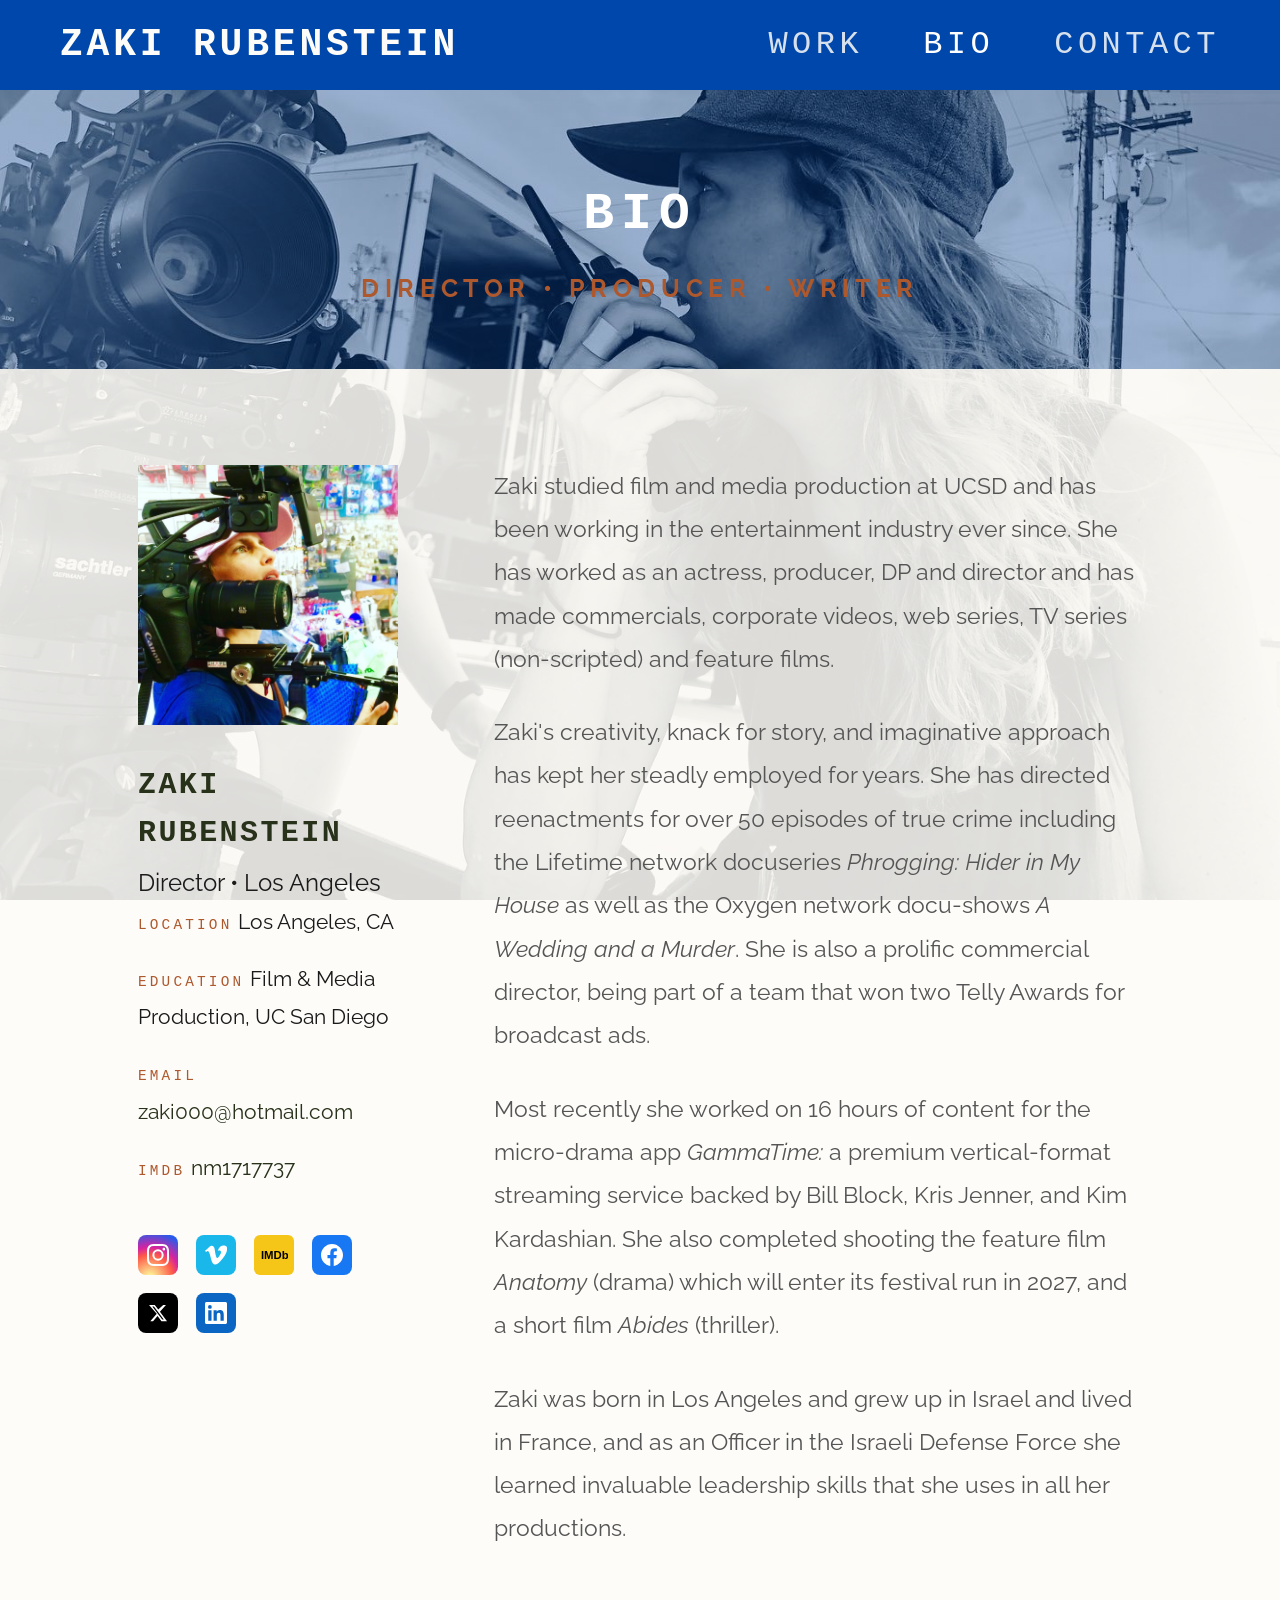
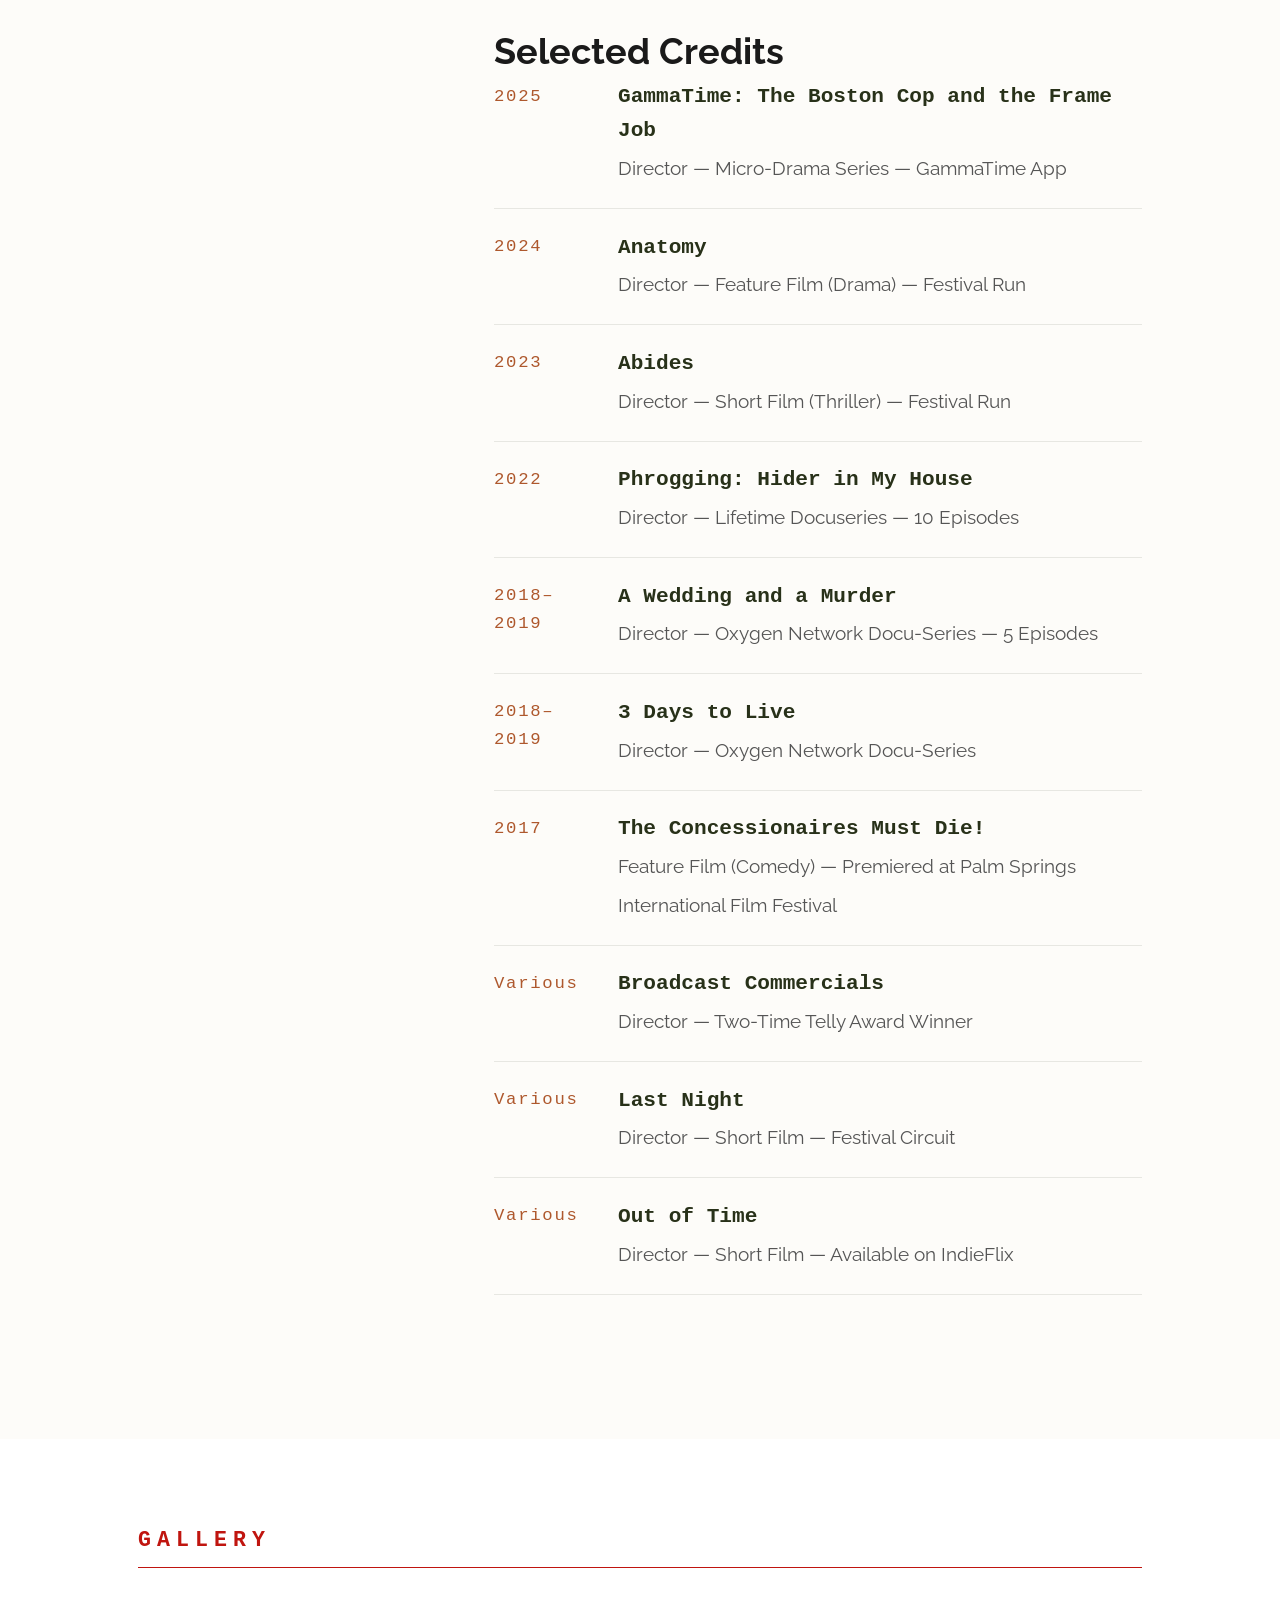
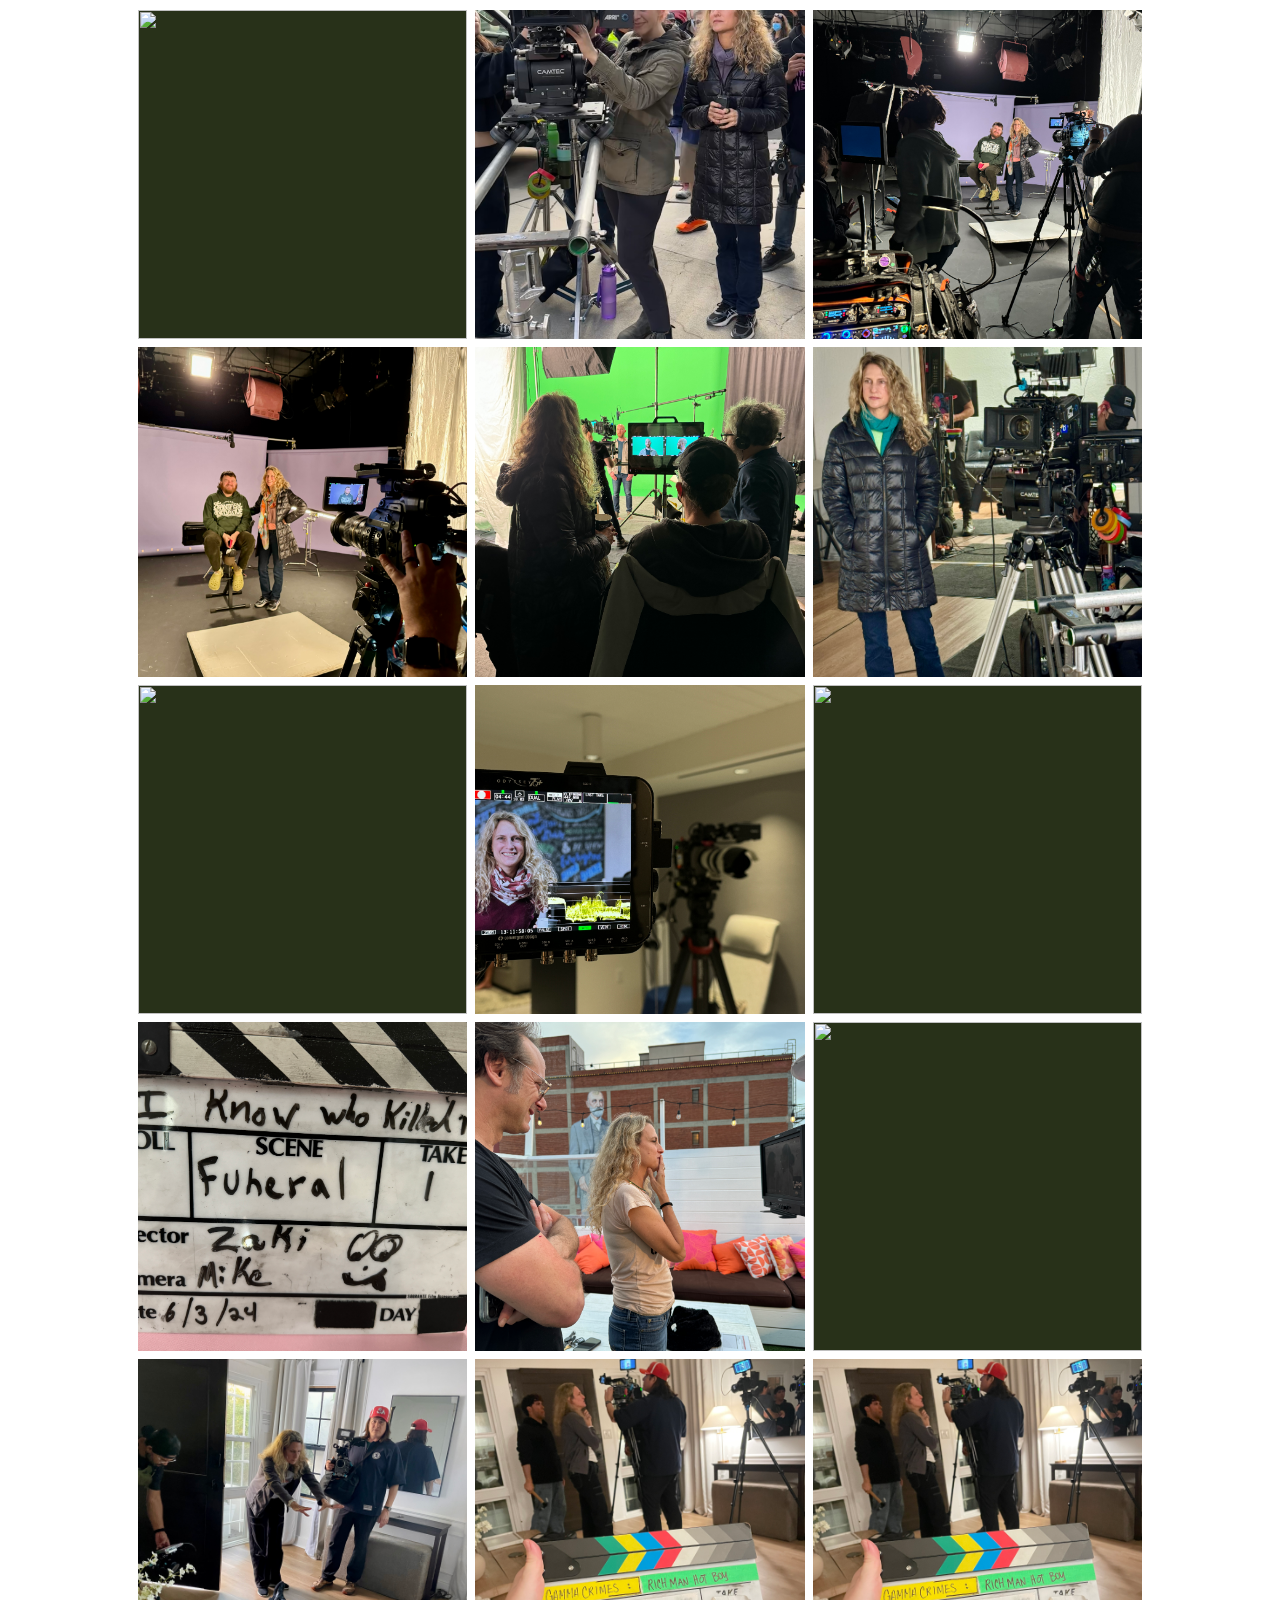
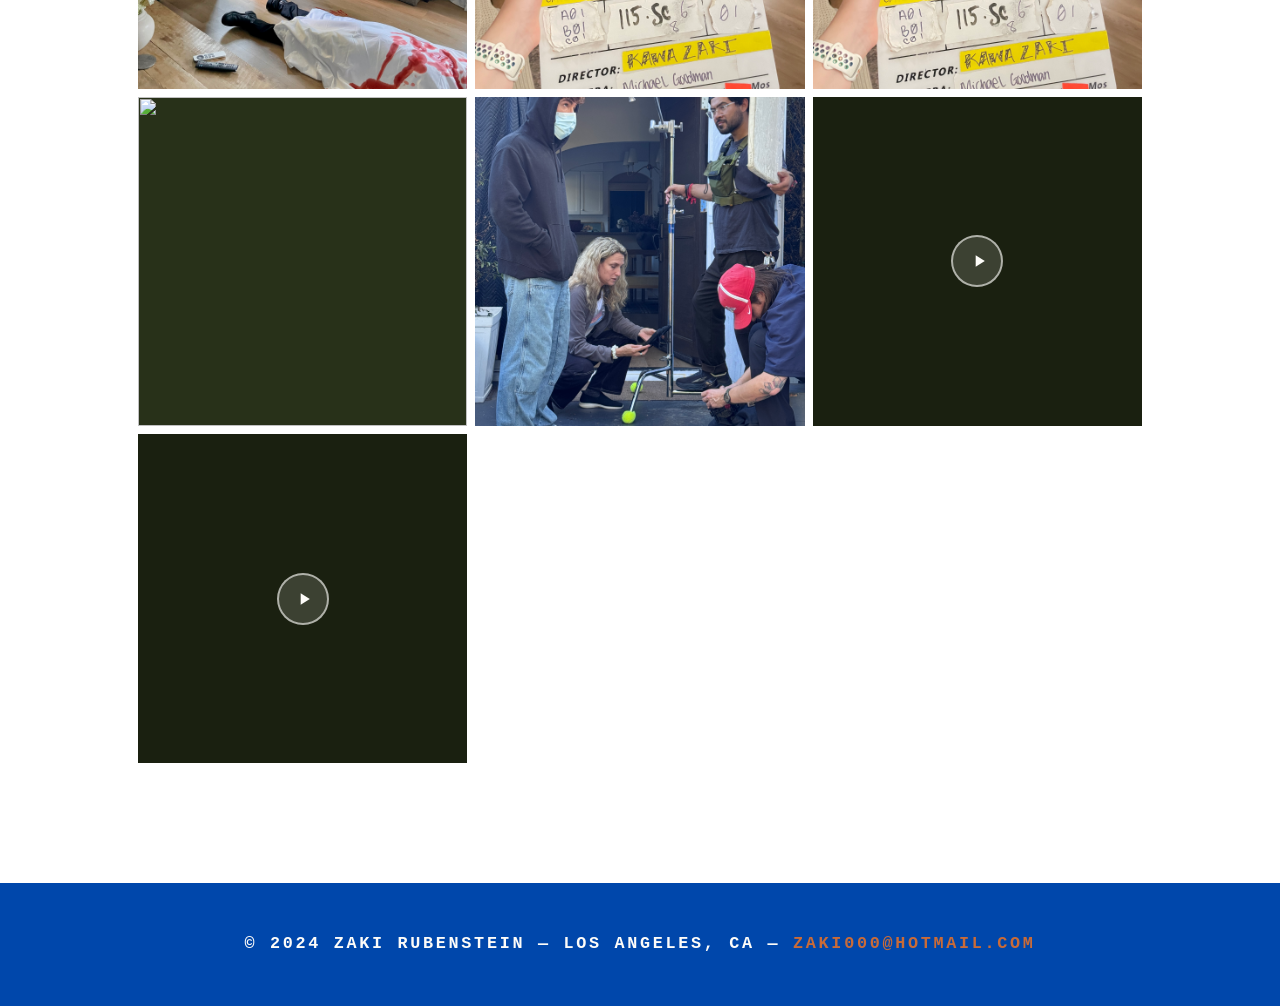
==== bio.html @ 0aabd7d7 "Initial commit: portfolio website Co-Authored-By: Claude Sonnet 4.6 <noreply@anthropic.com>" ====
<!DOCTYPE html>
<html lang="en">
<head>
  <meta charset="UTF-8" />
  <meta name="viewport" content="width=device-width, initial-scale=1.0" />
  <title>Bio | Zaki Rubenstein</title>
  <meta name="description" content="Bio — Zaki Rubenstein, Director, Los Angeles." />
  <link rel="stylesheet" href="css/styles.css" />
</head>
<body>

  <!-- NAVIGATION -->
  <nav>
    <a href="index.html" class="nav-logo">Zaki Rubenstein</a>
    <ul class="nav-links">
      <li><a href="index.html">Work</a></li>
      <li><a href="bio.html" class="active">Bio</a></li>
      <li><a href="contact.html">Contact</a></li>
    </ul>
  </nav>

  <main class="page">

    <!-- PAGE HEADER -->
    <header class="page-header">
      <h1>Bio</h1>
      <p class="subtitle">Director &bull; Producer &bull; Writer</p>
    </header>

    <!-- BIO CONTENT -->
    <section class="bio-page-bg">
      <div class="container">
        <div class="bio-layout">

          <!-- Sidebar -->
          <aside class="bio-sidebar">
            <div class="bio-portrait-wrap">
              <img src="images/bio_bg_portrait.jpg" alt="Zaki Rubenstein" />
            </div>
            <p class="bio-name">Zaki Rubenstein</p>
            <p class="bio-title">Director &bull; Los Angeles</p>

            <div class="bio-info">
              <div class="bio-info-item">
                <span class="bio-info-label">Location</span>
                <span class="bio-info-value">Los Angeles, CA</span>
              </div>
              <div class="bio-info-item">
                <span class="bio-info-label">Education</span>
                <span class="bio-info-value">Film &amp; Media Production, UC San Diego</span>
              </div>
              <div class="bio-info-item">
                <span class="bio-info-label">Email</span>
                <span class="bio-info-value"><a href="mailto:zaki000@hotmail.com">zaki000@hotmail.com</a></span>
              </div>
              <div class="bio-info-item">
                <span class="bio-info-label">IMDb</span>
                <span class="bio-info-value"><a href="https://www.imdb.com/name/nm1717737/" target="_blank" rel="noopener">nm1717737</a></span>
              </div>
            </div>

            <div class="social-links">
              <!-- Instagram -->
              <a class="social-link" href="https://www.instagram.com/zakareth/" target="_blank" rel="noopener" title="Instagram" style="background:radial-gradient(circle at 30% 107%,#fdf497 0%,#fdf497 5%,#fd5949 45%,#d6249f 60%,#285AEB 90%)">
                <svg width="22" height="22" viewBox="0 0 24 24" fill="white"><path d="M12 2.163c3.204 0 3.584.012 4.85.07 3.252.148 4.771 1.691 4.919 4.919.058 1.265.069 1.645.069 4.849 0 3.205-.012 3.584-.069 4.849-.149 3.225-1.664 4.771-4.919 4.919-1.266.058-1.644.07-4.85.07-3.204 0-3.584-.012-4.849-.07-3.26-.149-4.771-1.699-4.919-4.92-.058-1.265-.07-1.644-.07-4.849 0-3.204.013-3.583.07-4.849.149-3.227 1.664-4.771 4.919-4.919 1.266-.057 1.645-.069 4.849-.069zm0-2.163c-3.259 0-3.667.014-4.947.072-4.358.2-6.78 2.618-6.98 6.98-.059 1.281-.073 1.689-.073 4.948 0 3.259.014 3.668.072 4.948.2 4.358 2.618 6.78 6.98 6.98 1.281.058 1.689.072 4.948.072 3.259 0 3.668-.014 4.948-.072 4.354-.2 6.782-2.618 6.979-6.98.059-1.28.073-1.689.073-4.948 0-3.259-.014-3.667-.072-4.947-.196-4.354-2.617-6.78-6.979-6.98-1.281-.059-1.69-.073-4.949-.073zm0 5.838a6.162 6.162 0 1 0 0 12.324 6.162 6.162 0 0 0 0-12.324zM12 16a4 4 0 1 1 0-8 4 4 0 0 1 0 8zm6.406-11.845a1.44 1.44 0 1 0 0 2.881 1.44 1.44 0 0 0 0-2.881z"/></svg>
              </a>
              <!-- Vimeo -->
              <a class="social-link" href="https://vimeo.com/user12699511" target="_blank" rel="noopener" title="Vimeo" style="background:#1AB7EA">
                <svg width="22" height="22" viewBox="0 0 24 24" fill="white"><path d="M23.977 6.416c-.105 2.338-1.739 5.543-4.894 9.609-3.268 4.247-6.026 6.37-8.29 6.37-1.409 0-2.578-1.294-3.553-3.881l-1.924-7.059c-.719-2.584-1.479-3.873-2.297-3.873-.18 0-.806.378-1.878 1.132L0 7.479c1.185-1.044 2.351-2.087 3.498-3.127C5.08 2.833 6.266 2.059 7.055 1.979c1.924-.19 3.108 1.127 3.554 3.954.479 3.043.811 4.932 1.003 5.671.556 2.522 1.167 3.779 1.833 3.779.52 0 1.299-.82 2.316-2.459 1.017-1.638 1.564-2.885 1.641-3.744.146-1.42-.41-2.131-1.641-2.131-.584 0-1.186.136-1.798.401 1.198-3.918 3.476-5.818 6.841-5.703 2.493.087 3.668 1.691 3.173 4.669z"/></svg>
              </a>
              <!-- IMDb -->
              <a class="social-link" href="https://www.imdb.com/name/nm1717737/" target="_blank" rel="noopener" title="IMDb" style="background:#F5C518;border-radius:6px">
                <svg width="28" height="16" viewBox="0 0 64 32" fill="#000000"><text x="2" y="24" font-family="Arial Black,Arial" font-weight="900" font-size="26">IMDb</text></svg>
              </a>
              <!-- Facebook -->
              <a class="social-link" href="https://www.facebook.com/zaki.rubenstein/" target="_blank" rel="noopener" title="Facebook" style="background:#1877F2">
                <svg width="22" height="22" viewBox="0 0 24 24" fill="white"><path d="M24 12.073C24 5.405 18.627 0 12 0S0 5.405 0 12.073C0 18.1 4.388 23.094 10.125 24v-8.437H7.078v-3.49h3.047V9.41c0-3.025 1.792-4.697 4.533-4.697 1.312 0 2.686.236 2.686.236v2.97h-1.513c-1.491 0-1.956.93-1.956 1.886v2.268h3.328l-.532 3.49h-2.796V24C19.612 23.094 24 18.1 24 12.073z"/></svg>
              </a>
              <!-- X / Twitter -->
              <a class="social-link" href="https://twitter.com/zaki000" target="_blank" rel="noopener" title="X (Twitter)" style="background:#000000">
                <svg width="20" height="20" viewBox="0 0 24 24" fill="white"><path d="M18.244 2.25h3.308l-7.227 8.26 8.502 11.24H16.17l-4.714-6.231-5.401 6.231H2.746l7.73-8.835L1.254 2.25H8.08l4.253 5.622zm-1.161 17.52h1.833L7.084 4.126H5.117z"/></svg>
              </a>
              <!-- LinkedIn -->
              <a class="social-link" href="https://www.linkedin.com/in/zaki-rubenstein-2571b813/" target="_blank" rel="noopener" title="LinkedIn" style="background:#0A66C2">
                <svg width="22" height="22" viewBox="0 0 24 24" fill="white"><path d="M20.447 20.452h-3.554v-5.569c0-1.328-.027-3.037-1.852-3.037-1.853 0-2.136 1.445-2.136 2.939v5.667H9.351V9h3.414v1.561h.046c.477-.9 1.637-1.85 3.37-1.85 3.601 0 4.267 2.37 4.267 5.455v6.286zM5.337 7.433a2.062 2.062 0 0 1-2.063-2.065 2.064 2.064 0 1 1 2.063 2.065zm1.782 13.019H3.555V9h3.564v11.452zM22.225 0H1.771C.792 0 0 .774 0 1.729v20.542C0 23.227.792 24 1.771 24h20.451C23.2 24 24 23.227 24 22.271V1.729C24 .774 23.2 0 22.222 0h.003z"/></svg>
              </a>
            </div>
          </aside>

          <!-- Main bio text + credits -->
          <div>
            <div class="bio-text">
              <p>
                Zaki studied film and media production at UCSD and has been working in the entertainment industry ever since. She has worked as an actress, producer, DP and director and has made commercials, corporate videos, web series, TV series (non-scripted) and feature films.
              </p>
              <p>
                Zaki's creativity, knack for story, and imaginative approach has kept her steadly employed for years. She has directed reenactments for over 50 episodes of true crime including the Lifetime network docuseries <em>Phrogging: Hider in My House</em> as well as the Oxygen network docu-shows <em>A Wedding and a Murder</em>. She is also a prolific commercial director, being part of a team that won two Telly Awards for broadcast ads.
              </p>
              <p>
                Most recently she worked on 16 hours of content for the micro-drama app <em>GammaTime:</em> a premium vertical-format streaming service backed by Bill Block, Kris Jenner, and Kim Kardashian. She also completed shooting the feature film <em>Anatomy</em> (drama) which will enter its festival run in 2027, and a short film <em>Abides</em> (thriller).
              </p>
        
              </p>
              <p>
                Zaki was born in Los Angeles and grew up in Israel and lived in France, and as an Officer in the Israeli Defense Force she learned invaluable leadership skills that she uses in all her productions.
              </p>
            </div>

            <!-- Selected Credits -->
            <div class="bio-credits">
              <h2 class="section-title">Selected Credits</h2>
              <div class="credits-list">

                <div class="credit-item">
                  <span class="credit-year">2025</span>
                  <div class="credit-info">
                    <strong>GammaTime: The Boston Cop and the Frame Job</strong>
                    <span>Director &mdash; Micro-Drama Series &mdash; GammaTime App</span>
                  </div>
                </div>

                <div class="credit-item">
                  <span class="credit-year">2024</span>
                  <div class="credit-info">
                    <strong>Anatomy</strong>
                    <span>Director &mdash; Feature Film (Drama) &mdash; Festival Run</span>
                  </div>
                </div>

                <div class="credit-item">
                  <span class="credit-year">2023</span>
                  <div class="credit-info">
                    <strong>Abides</strong>
                    <span>Director &mdash; Short Film (Thriller) &mdash; Festival Run</span>
                  </div>
                </div>

                <div class="credit-item">
                  <span class="credit-year">2022</span>
                  <div class="credit-info">
                    <strong>Phrogging: Hider in My House</strong>
                    <span>Director &mdash; Lifetime Docuseries &mdash; 10 Episodes</span>
                  </div>
                </div>

                <div class="credit-item">
                  <span class="credit-year">2018–2019</span>
                  <div class="credit-info">
                    <strong>A Wedding and a Murder</strong>
                    <span>Director &mdash; Oxygen Network Docu-Series &mdash; 5 Episodes</span>
                  </div>
                </div>

                <div class="credit-item">
                  <span class="credit-year">2018–2019</span>
                  <div class="credit-info">
                    <strong>3 Days to Live</strong>
                    <span>Director &mdash; Oxygen Network Docu-Series</span>
                  </div>
                </div>

                <div class="credit-item">
                  <span class="credit-year">2017</span>
                  <div class="credit-info">
                    <strong>The Concessionaires Must Die!</strong>
                    <span>Feature Film (Comedy) &mdash; Premiered at Palm Springs International Film Festival</span>
                  </div>
                </div>

                <div class="credit-item">
                  <span class="credit-year">Various</span>
                  <div class="credit-info">
                    <strong>Broadcast Commercials</strong>
                    <span>Director &mdash; Two-Time Telly Award Winner</span>
                  </div>
                </div>

                <div class="credit-item">
                  <span class="credit-year">Various</span>
                  <div class="credit-info">
                    <strong>Last Night</strong>
                    <span>Director &mdash; Short Film &mdash; Festival Circuit</span>
                  </div>
                </div>

                <div class="credit-item">
                  <span class="credit-year">Various</span>
                  <div class="credit-info">
                    <strong>Out of Time</strong>
                    <span>Director &mdash; Short Film &mdash; Available on IndieFlix</span>
                  </div>
                </div>

              </div>
            </div>
          </div>

        </div>
      </div>
    </section>

    <!-- ── GALLERY ── -->
    <section class="gallery-section">
      <div class="container">
        <h2 class="section-label">Gallery</h2>
        <div class="gallery-grid">

          <div class="gallery-item" data-gallery-type="image" data-gallery-src="images/IMG_1006.jpeg">
            <img class="gallery-img" src="images/IMG_1006.jpeg" alt="" loading="lazy" />
          </div>
          <div class="gallery-item" data-gallery-type="image" data-gallery-src="images/IMG_1014.jpeg">
            <img class="gallery-img" src="images/IMG_1014.jpeg" alt="" loading="lazy" />
          </div>
          <div class="gallery-item" data-gallery-type="image" data-gallery-src="images/IMG_1069.jpeg">
            <img class="gallery-img" src="images/IMG_1069.jpeg" alt="" loading="lazy" />
          </div>
          <div class="gallery-item" data-gallery-type="image" data-gallery-src="images/IMG_1070.jpeg">
            <img class="gallery-img" src="images/IMG_1070.jpeg" alt="" loading="lazy" />
          </div>
          <div class="gallery-item" data-gallery-type="image" data-gallery-src="images/IMG_1076.jpeg">
            <img class="gallery-img" src="images/IMG_1076.jpeg" alt="" loading="lazy" />
          </div>
          <div class="gallery-item" data-gallery-type="image" data-gallery-src="images/IMG_1093.jpeg">
            <img class="gallery-img" src="images/IMG_1093.jpeg" alt="" loading="lazy" />
          </div>
          <div class="gallery-item" data-gallery-type="image" data-gallery-src="images/IMG_2534.JPG">
            <img class="gallery-img" src="images/IMG_2534.JPG" alt="" loading="lazy" />
          </div>
          <div class="gallery-item" data-gallery-type="image" data-gallery-src="images/IMG_2555.JPG">
            <img class="gallery-img" src="images/IMG_2555.JPG" alt="" loading="lazy" />
          </div>
          <div class="gallery-item" data-gallery-type="image" data-gallery-src="images/IMG_3236.JPG">
            <img class="gallery-img" src="images/IMG_3236.JPG" alt="" loading="lazy" />
          </div>
          <div class="gallery-item" data-gallery-type="image" data-gallery-src="images/IMG_3263.JPG">
            <img class="gallery-img" src="images/IMG_3263.JPG" alt="" loading="lazy" />
          </div>
          <div class="gallery-item" data-gallery-type="image" data-gallery-src="images/IMG_3296.JPG">
            <img class="gallery-img" src="images/IMG_3296.JPG" alt="" loading="lazy" />
          </div>
          <div class="gallery-item" data-gallery-type="image" data-gallery-src="images/IMG_8852.JPG">
            <img class="gallery-img" src="images/IMG_8852.JPG" alt="" loading="lazy" />
          </div>
          <div class="gallery-item" data-gallery-type="image" data-gallery-src="images/IMG_8269.jpeg">
            <img class="gallery-img" src="images/IMG_8269.jpeg" alt="" loading="lazy" />
          </div>
          <div class="gallery-item" data-gallery-type="image" data-gallery-src="images/IMG_8293.jpeg">
            <img class="gallery-img" src="images/IMG_8293.jpeg" alt="" loading="lazy" />
          </div>
          <div class="gallery-item" data-gallery-type="image" data-gallery-src="images/IMG_8293%201.jpeg">
            <img class="gallery-img" src="images/IMG_8293%201.jpeg" alt="" loading="lazy" />
          </div>
          <div class="gallery-item" data-gallery-type="image" data-gallery-src="images/IMG_9099.JPG">
            <img class="gallery-img" src="images/IMG_9099.JPG" alt="" loading="lazy" />
          </div>
          <div class="gallery-item" data-gallery-type="image" data-gallery-src="images/IMG_9127.JPG">
            <img class="gallery-img" src="images/IMG_9127.JPG" alt="" loading="lazy" />
          </div>

          <div class="gallery-item" data-gallery-type="video" data-gallery-src="images/IMG_8264.MOV">
            <video class="gallery-img" src="images/IMG_8264.MOV" preload="metadata" muted playsinline></video>
            <div class="gallery-play-overlay">
              <div class="gallery-play-icon"><svg viewBox="0 0 24 24"><path d="M8 5v14l11-7z"/></svg></div>
            </div>
          </div>
          <div class="gallery-item" data-gallery-type="video" data-gallery-src="images/IMG_8964.MOV">
            <video class="gallery-img" src="images/IMG_8964.MOV" preload="metadata" muted playsinline></video>
            <div class="gallery-play-overlay">
              <div class="gallery-play-icon"><svg viewBox="0 0 24 24"><path d="M8 5v14l11-7z"/></svg></div>
            </div>
          </div>

        </div>
      </div>
    </section>

  </main>

  <!-- FOOTER -->
  <footer>
    <p>&copy; 2024 Zaki Rubenstein &mdash; Los Angeles, CA &mdash; <a href="mailto:zaki000@hotmail.com">zaki000@hotmail.com</a></p>
  </footer>

  <!-- ── GALLERY LIGHTBOX ── -->
  <dialog id="galleryDialog">
    <div class="gallery-dialog-inner">
      <button class="dialog-close" id="galleryDialogClose">&#x2715; Close</button>
      <div class="gallery-dialog-content" id="galleryDialogContent"></div>
    </div>
  </dialog>

  <script>
    (function() {
      var gd = document.getElementById('galleryDialog');
      var gc = document.getElementById('galleryDialogContent');
      document.getElementById('galleryDialogClose').addEventListener('click', closeGallery);
      gd.addEventListener('click', function(e) { if (e.target === gd) closeGallery(); });
      document.addEventListener('keydown', function(e) { if (e.key === 'Escape') closeGallery(); });

      document.querySelectorAll('.gallery-item').forEach(function(item) {
        item.addEventListener('click', function() {
          var type = item.dataset.galleryType;
          var src = item.dataset.gallerySrc;
          if (type === 'image') {
            gc.innerHTML = '<img src="' + src + '" alt="" />';
          } else if (type === 'video') {
            gc.innerHTML = '<div class="gallery-video-wrapper"><video src="' + src + '" controls autoplay playsinline></video></div>';
          }
          gd.showModal();
        });
      });

      function closeGallery() {
        gd.close();
        gc.innerHTML = '';
      }
    })();
  </script>
</body>
</html>
---- css/styles.css ----
@import url('https://fonts.googleapis.com/css2?family=Raleway:ital,wght@0,300;0,400;0,500;0,600;1,300;1,400&display=swap');

*, *::before, *::after {
  box-sizing: border-box;
  margin: 0;
  padding: 0;
}

:root {
  --cream: #fdfcf9;
  --green: #283119;
  --brown: #ae582d;
  --green-light: #3a4a28;
  --brown-light: #c96b38;
  --text-dark: #1a1a1a;
  --text-mid: #555;
  --max-width: 1100px;
  --font-header: 'Courier New', Courier, monospace;
  --font-body: 'Raleway', sans-serif;
}

html {
  scroll-behavior: smooth;
  font-size: 24px;
}

body {
  background-image: linear-gradient(rgba(0,71,171,0.36), rgba(0,71,171,0.36)), url('../images/bio_bg_main.jpg');
  background-size: cover;
  background-attachment: fixed;
  background-position: center;
  color: var(--text-dark);
  font-family: var(--font-body);
  line-height: 1.6;
  min-height: 100vh;
}

/* ── NAV ── */
nav {
  position: fixed;
  top: 0; left: 0; right: 0;
  z-index: 200;
  background-color: #0047AB;
  padding: 0 2.5rem;
  height: 90px;
  display: flex;
  align-items: center;
  justify-content: space-between;
}
.nav-logo {
  font-family: var(--font-header);
  font-size: 38px;
  letter-spacing: 0.1em;
  color: var(--cream);
  text-decoration: none;
  text-transform: uppercase;
  font-weight: 700;
}
.nav-links {
  display: flex;
  gap: 2.5rem;
  list-style: none;
}
.nav-links a {
  font-family: var(--font-header);
  font-size: 32px;
  letter-spacing: 0.14em;
  text-transform: uppercase;
  color: var(--cream);
  text-decoration: none;
  opacity: 0.85;
  transition: opacity 0.2s, color 0.2s;
}
.nav-links a:hover,
.nav-links a.active {
  opacity: 1;
  color: #fff;
}

/* ── PAGE ── */
.page { padding-top: 90px; min-height: 100vh; }

.container {
  max-width: var(--max-width);
  margin: 0 auto;
  padding: 0 2rem;
}

/* ── PAGE HEADER ── */
.page-header {
  background-color: transparent;
  padding: 3.5rem 2rem 2.5rem;
  text-align: center;
}
.page-header h1 {
  font-family: var(--font-header);
  font-size: clamp(1.8rem, 4vw, 3rem);
  letter-spacing: 0.14em;
  text-transform: uppercase;
  color: #fff;
  font-weight: 700;
}
.page-header .subtitle {
  font-size: 1.06rem;
  letter-spacing: 0.22em;
  text-transform: uppercase;
  color: var(--brown);
  margin-top: 0.5rem;
  font-weight: 700;
}

/* ── HERO REEL ── */
.hero-reel {
  background-image: url('../images/bio_bg_main.jpg');
  background-size: cover;
  background-position: center;
  background-attachment: fixed;
  padding: 2.5rem 2rem 3rem;
  position: relative;
}
.hero-reel::before {
  content: '';
  position: absolute;
  inset: 0;
  background: rgba(0,71,171,0.36);
  pointer-events: none;
  z-index: 0;
}
.hero-reel-inner {
  max-width: 860px;
  margin: 0 auto;
  text-align: center;
  position: relative;
  z-index: 1;
}
.hero-reel-label {
  font-family: var(--font-header);
  font-size: 0.875rem;
  letter-spacing: 0.3em;
  text-transform: uppercase;
  color: var(--brown-light);
  font-weight: 700;
  margin-bottom: 0.5rem;
}
.hero-reel-name {
  font-family: var(--font-header);
  font-size: clamp(1.6rem, 4vw, 2.8rem);
  letter-spacing: 0.12em;
  text-transform: uppercase;
  color: var(--cream);
  font-weight: 700;
  margin-bottom: 1.75rem;
}
.hero-video-wrap {
  position: relative;
  width: 100%;
  aspect-ratio: 16/9;
  overflow: hidden;
  cursor: pointer;
  overflow: hidden;
  background: #000;
  box-shadow: 0 20px 60px rgba(0,0,0,0.6);
}
.hero-video-thumb {
  position: absolute;
  top: 0;
  left: 0;
  width: 100%;
  height: 100%;
  object-fit: cover;
  display: block;
  transition: transform 0.4s ease;
}
.hero-video-wrap:hover .hero-video-thumb { transform: scale(1.04); }
.hero-video-wrap .play-icon { opacity: 1; }
.hero-video-wrap .play-icon:hover { background: rgba(174,88,45,0.5); }

/* ── SECTION TITLES ── */
.section-label {
  font-family: var(--font-header);
  font-size: 0.9rem;
  letter-spacing: 0.28em;
  text-transform: uppercase;
  color: #c0150f;
  border-bottom: 1px solid #c0150f;
  padding-bottom: 0.4rem;
  margin-bottom: 1.75rem;
}

/* ── WORK SECTION ── */
.work-section { padding: 3.5rem 0 0; }
.work-section:last-of-type { padding-bottom: 5rem; }

/* ── GRID ── */
.work-grid {
  display: grid;
  grid-template-columns: repeat(3, 1fr);
  gap: 1.5rem;
}

/* ── CARD ── */
.card {
  position: relative;
  cursor: pointer;
  background: var(--green);
  overflow: hidden;
  aspect-ratio: 16/9;
}
.card:hover .card-overlay { opacity: 1; }
.card:hover .card-img { transform: scale(1.04); }

.card-img {
  width: 100%;
  height: 100%;
  object-fit: cover;
  display: block;
  transition: transform 0.4s ease;
}

.card-overlay {
  position: absolute;
  inset: 0;
  background: linear-gradient(to top, rgba(0,0,0,0.88) 35%, rgba(0,0,0,0.1) 100%);
  opacity: 0;
  transition: opacity 0.3s ease;
  display: flex;
  flex-direction: column;
  justify-content: flex-end;
  padding: 1.25rem;
}

/* Always show title at bottom */
.card-footer {
  position: absolute;
  bottom: 0; left: 0; right: 0;
  background: linear-gradient(to top, rgba(20,28,12,0.92) 60%, transparent 100%);
  padding: 2rem 1rem 0.85rem;
  pointer-events: none;
}

.card-tag {
  font-family: var(--font-header);
  font-size: 0.6rem;
  letter-spacing: 0.18em;
  text-transform: uppercase;
  color: var(--brown-light);
  margin-bottom: 0.2rem;
}

.card-title {
  font-family: var(--font-header);
  font-size: 0.82rem;
  font-weight: 700;
  color: var(--cream);
  line-height: 1.3;
  letter-spacing: 0.04em;
}

.play-icon {
  position: absolute;
  top: 50%;
  left: 50%;
  transform: translate(-50%, -50%);
  width: 52px;
  height: 52px;
  background: rgba(253,252,249,0.15);
  border: 2px solid rgba(253,252,249,0.6);
  border-radius: 50%;
  display: flex;
  align-items: center;
  justify-content: center;
  opacity: 0;
  transition: opacity 0.3s, background 0.3s;
}
.play-icon svg {
  width: 20px;
  height: 20px;
  fill: var(--cream);
  margin-left: 3px;
}
.card:hover .play-icon { opacity: 1; }
.card:hover .play-icon:hover { background: rgba(174,88,45,0.5); }

/* ── LIGHTBOX ── */
dialog {
  position: fixed;
  inset: 0;
  z-index: 500;
  background: rgba(0,0,0,0.92);
  border: none;
  padding: 0;
  width: 100%;
  height: 100%;
  max-width: 100%;
  max-height: 100%;
  display: none;
  flex-direction: column;
  align-items: center;
  justify-content: center;
}
dialog[open] { display: flex; }

dialog::backdrop {
  background: rgba(0,0,0,0.9);
}

.dialog-inner {
  position: relative;
  width: 90vw;
  max-width: 1000px;
}

.dialog-title {
  font-family: var(--font-header);
  font-size: 0.8rem;
  letter-spacing: 0.16em;
  text-transform: uppercase;
  color: var(--cream);
  margin-bottom: 0.85rem;
  opacity: 0.8;
}

.dialog-video {
  position: relative;
  padding-top: 56.25%;
  background: #000;
  width: 100%;
}
.dialog-video iframe,
.dialog-video video {
  position: absolute;
  top: 0; left: 0;
  width: 100%;
  height: 100%;
  border: none;
}
.dialog-video video {
  object-fit: contain;
  background: #000;
}

.dialog-close {
  position: absolute;
  top: -2.5rem;
  right: 0;
  background: none;
  border: none;
  color: var(--cream);
  font-family: var(--font-header);
  font-size: 0.75rem;
  letter-spacing: 0.18em;
  text-transform: uppercase;
  cursor: pointer;
  opacity: 0.7;
  transition: opacity 0.2s;
  padding: 0;
}
.dialog-close:hover { opacity: 1; }

/* ── AWARDS INLINE ── */
.awards-inline {
  font-family: var(--font-header);
  font-size: 0.92rem;
  font-weight: 700;
  letter-spacing: 0.14em;
  text-transform: uppercase;
  color: #c0150f;
  text-align: center;
  padding: 1.25rem 2rem;
}

/* ── BIO BACKGROUNDS ── */
.bio-page-bg {
  background-image: url('../images/bio_bg_main.jpg');
  background-size: cover;
  background-position: center top;
  background-attachment: fixed;
  position: relative;
}
.bio-page-bg::before {
  content: '';
  position: absolute;
  inset: 0;
  background: rgba(253, 252, 249, 0.87);
  pointer-events: none;
}
.bio-page-bg > * { position: relative; }

.bio-portrait-wrap {
  position: relative;
  width: 100%;
  aspect-ratio: 1/1;
  overflow: hidden;
  margin-bottom: 1.5rem;
}
.bio-portrait-wrap img {
  width: 100%;
  height: 100%;
  object-fit: cover;
  display: block;
}

/* ── BIO PAGE ── */
.bio-layout {
  padding: 4rem 0 6rem;
  display: grid;
  grid-template-columns: 260px 1fr;
  gap: 4rem;
  align-items: start;
}
.bio-sidebar { position: sticky; top: 80px; }
.bio-portrait {
  width: 100%;
  aspect-ratio: 1/1;
  object-fit: cover;
  margin-bottom: 1.5rem;
  background: var(--green);
}
.bio-name {
  font-family: var(--font-header);
  font-size: 1.25rem;
  font-weight: 700;
  color: var(--green);
  text-transform: uppercase;
  letter-spacing: 0.08em;
  margin-bottom: 0.3rem;
}
.bio-title-tag {
  font-family: var(--font-header);
  font-size: 0.68rem;
  letter-spacing: 0.22em;
  text-transform: uppercase;
  color: var(--brown);
  margin-bottom: 1.75rem;
}
.bio-info { display: flex; flex-direction: column; gap: 0.75rem; margin-bottom: 2rem; }
.bio-info-label {
  font-family: var(--font-header);
  font-size: 0.6rem;
  letter-spacing: 0.22em;
  text-transform: uppercase;
  color: var(--brown);
}
.bio-info-value { font-size: 0.88rem; color: var(--text-dark); margin-top: 0.1rem; }
.bio-info-value a { color: var(--green); text-decoration: none; }
.bio-info-value a:hover { color: var(--brown); }
.social-links { display: flex; flex-wrap: wrap; gap: 0.75rem; margin-top: 0.75rem; }
.social-link {
  display: flex;
  align-items: center;
  justify-content: center;
  width: 40px;
  height: 40px;
  border-radius: 8px;
  text-decoration: none;
  transition: transform 0.15s, opacity 0.15s;
  flex-shrink: 0;
}
.social-link:hover { transform: translateY(-2px); opacity: 0.88; }
.social-link svg { display: block; }
.bio-text p { font-size: 0.95rem; line-height: 1.9; color: var(--text-mid); margin-bottom: 1.25rem; }
.bio-text p:last-child { margin-bottom: 0; }
.bio-credits { margin-top: 3rem; }
.credits-list { display: flex; flex-direction: column; gap: 0.9rem; }
.credit-item {
  display: grid;
  grid-template-columns: 100px 1fr;
  gap: 1rem;
  padding-bottom: 0.9rem;
  border-bottom: 1px solid rgba(40,49,25,0.1);
}
.credit-year {
  font-family: var(--font-header);
  font-size: 0.72rem;
  letter-spacing: 0.1em;
  color: var(--brown);
  padding-top: 0.1rem;
}
.credit-info strong {
  font-family: var(--font-header);
  font-size: 0.88rem;
  color: var(--green);
  display: block;
}
.credit-info span { font-size: 0.8rem; color: var(--text-mid); }

/* ── CONTACT PAGE ── */
.contact-layout {
  padding: 4rem 0 6rem;
  display: grid;
  grid-template-columns: 1fr 1fr;
  gap: 5rem;
  align-items: start;
}
.contact-info h2 {
  font-family: var(--font-header);
  font-size: 1.4rem;
  color: var(--green);
  letter-spacing: 0.06em;
  text-transform: uppercase;
  margin-bottom: 0.5rem;
}
.contact-info .tagline {
  font-size: 0.9rem;
  color: var(--text-mid);
  margin-bottom: 2rem;
  line-height: 1.7;
}
.contact-details { display: flex; flex-direction: column; gap: 1.25rem; margin-bottom: 2.5rem; }
.contact-detail-label {
  font-family: var(--font-header);
  font-size: 0.62rem;
  letter-spacing: 0.22em;
  text-transform: uppercase;
  color: var(--brown);
}
.contact-detail-value { font-size: 0.95rem; color: var(--text-dark); margin-top: 0.15rem; }
.contact-detail-value a { color: var(--green); text-decoration: none; }
.contact-detail-value a:hover { color: var(--brown); }

/* ── FORM ── */
.contact-form { display: flex; flex-direction: column; gap: 1.25rem; }
.form-group { display: flex; flex-direction: column; gap: 0.4rem; }
.form-group label {
  font-family: var(--font-header);
  font-size: 0.65rem;
  letter-spacing: 0.2em;
  text-transform: uppercase;
  color: var(--green);
}
.form-group input,
.form-group textarea,
.form-group select {
  font-family: var(--font-body);
  font-size: 0.9rem;
  background: #fff;
  border: 1px solid rgba(40,49,25,0.2);
  padding: 0.7rem 0.85rem;
  color: var(--text-dark);
  outline: none;
  transition: border-color 0.2s;
  width: 100%;
  -webkit-appearance: none;
}
.form-group input:focus,
.form-group textarea:focus,
.form-group select:focus {
  border-color: var(--brown);
}
.form-group textarea {
  min-height: 140px;
  resize: vertical;
  line-height: 1.6;
}
.form-row { display: grid; grid-template-columns: 1fr 1fr; gap: 1rem; }
.btn-submit {
  font-family: var(--font-header);
  font-size: 0.75rem;
  letter-spacing: 0.2em;
  text-transform: uppercase;
  background: var(--green);
  color: var(--cream);
  border: none;
  padding: 0.9rem 2rem;
  cursor: pointer;
  transition: background 0.2s;
  align-self: flex-start;
  margin-top: 0.25rem;
}
.btn-submit:hover { background: var(--brown); }

.form-success {
  display: none;
  background: var(--green);
  color: var(--cream);
  padding: 1rem 1.25rem;
  font-family: var(--font-header);
  font-size: 0.8rem;
  letter-spacing: 0.1em;
}
.form-success.visible { display: block; }

/* ── FOOTER ── */
footer {
  background-color: #0047AB;
  padding: 2rem 2rem;
  text-align: center;
}
footer p {
  font-family: var(--font-header);
  font-size: 0.7rem;
  letter-spacing: 0.16em;
  text-transform: uppercase;
  color: var(--cream);
  opacity: 1;
  font-weight: 700;
}
footer a { color: var(--brown-light); opacity: 1; text-decoration: none; }

/* ── PAGE-SPECIFIC BACKGROUNDS ── */
body.index-page {
  background-image: linear-gradient(rgba(255,255,255,0.62), rgba(255,255,255,0.62)), url('../images/bio_bg_main.jpg');
}
body.contact-page {
  background-image: linear-gradient(rgba(255,255,255,0.62), rgba(255,255,255,0.62)), url('../images/bio_bg_main.jpg');
}

/* ── GALLERY ── */
.gallery-section { padding: 3.5rem 0 5rem; }
.gallery-grid {
  display: grid;
  grid-template-columns: repeat(3, 1fr);
  gap: 8px;
}
.gallery-item {
  position: relative;
  cursor: pointer;
  aspect-ratio: 1/1;
  overflow: hidden;
  background: var(--green);
}
.gallery-img {
  width: 100%;
  height: 100%;
  object-fit: cover;
  display: block;
  transition: transform 0.4s ease;
}
.gallery-item:hover .gallery-img { transform: scale(1.05); }
.gallery-play-overlay {
  position: absolute;
  inset: 0;
  display: flex;
  align-items: center;
  justify-content: center;
  background: rgba(0,0,0,0.35);
  transition: background 0.3s;
}
.gallery-item:hover .gallery-play-overlay { background: rgba(0,0,0,0.18); }
.gallery-play-icon {
  width: 52px;
  height: 52px;
  background: rgba(253,252,249,0.15);
  border: 2px solid rgba(253,252,249,0.6);
  border-radius: 50%;
  display: flex;
  align-items: center;
  justify-content: center;
  transition: background 0.3s;
}
.gallery-play-icon svg { width: 20px; height: 20px; fill: var(--cream); margin-left: 3px; }
.gallery-item:hover .gallery-play-icon { background: rgba(174,88,45,0.5); }
/* Gallery lightbox */
.gallery-dialog-inner {
  position: relative;
  width: 60vw;
}
.gallery-dialog-content img {
  display: block;
  max-width: 92vw;
  max-height: 85vh;
  object-fit: contain;
}
.gallery-video-wrapper {
  width: 100%;
  position: relative;
  padding-top: 56.25%;
  background: #000;
}
.gallery-video-wrapper video,
.gallery-video-wrapper iframe {
  position: absolute;
  inset: 0;
  width: 100%;
  height: 100%;
  object-fit: contain;
  background: #000;
  border: none;
}

/* ── RESPONSIVE ── */
@media (max-width: 960px) {
  .work-grid { grid-template-columns: repeat(2, 1fr); }
  .bio-layout { grid-template-columns: 200px 1fr; gap: 2.5rem; }
  .contact-layout { grid-template-columns: 1fr; gap: 3rem; }
  .gallery-grid { grid-template-columns: repeat(2, 1fr); }
}
@media (max-width: 640px) {
  nav { padding: 0 1.25rem; }
  .nav-logo { font-size: 26px; }
  .nav-links { gap: 1.25rem; }
  .nav-links a { font-size: 20px; }
  .container { padding: 0 1.25rem; }
  .work-grid { grid-template-columns: 1fr; }
  .bio-layout { grid-template-columns: 1fr; }
  .bio-sidebar { position: static; }
  .form-row { grid-template-columns: 1fr; }
  .dialog-inner { width: 95vw; }
  .gallery-grid { grid-template-columns: repeat(1, 1fr); }
}
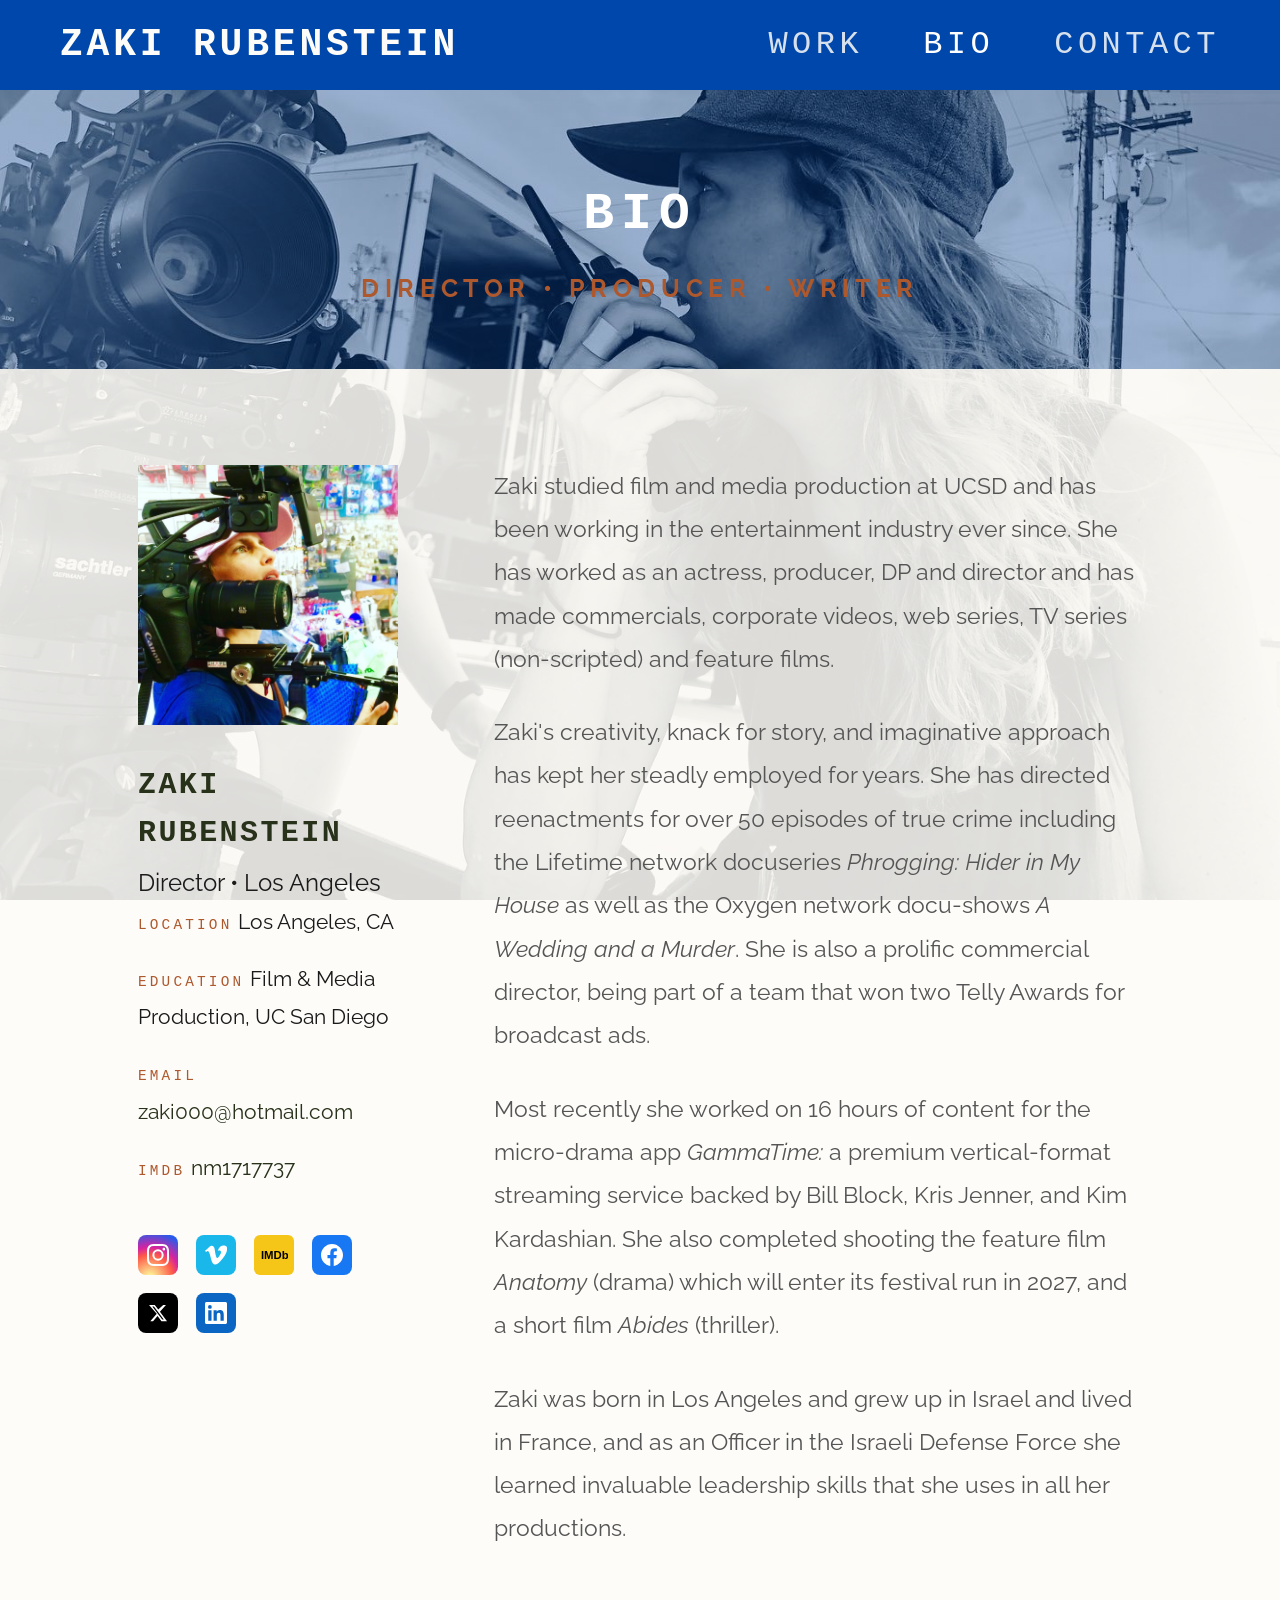
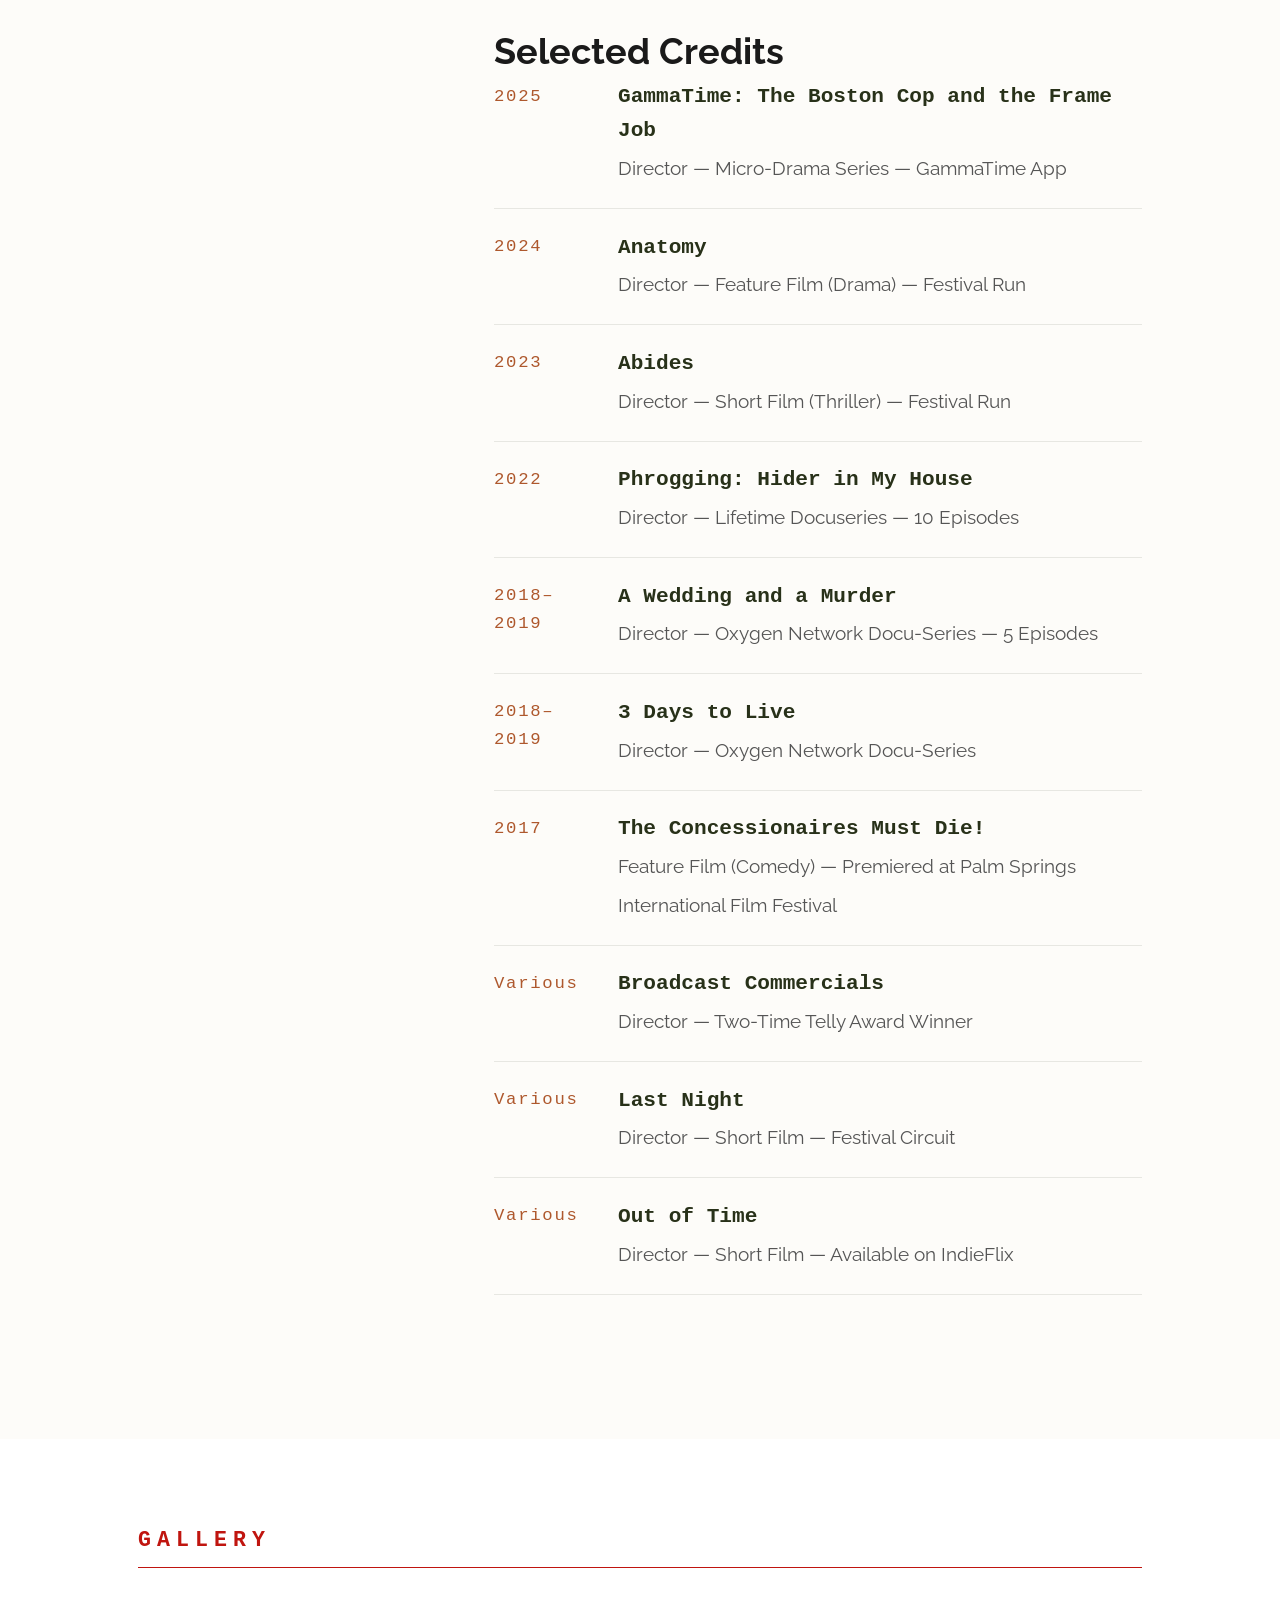
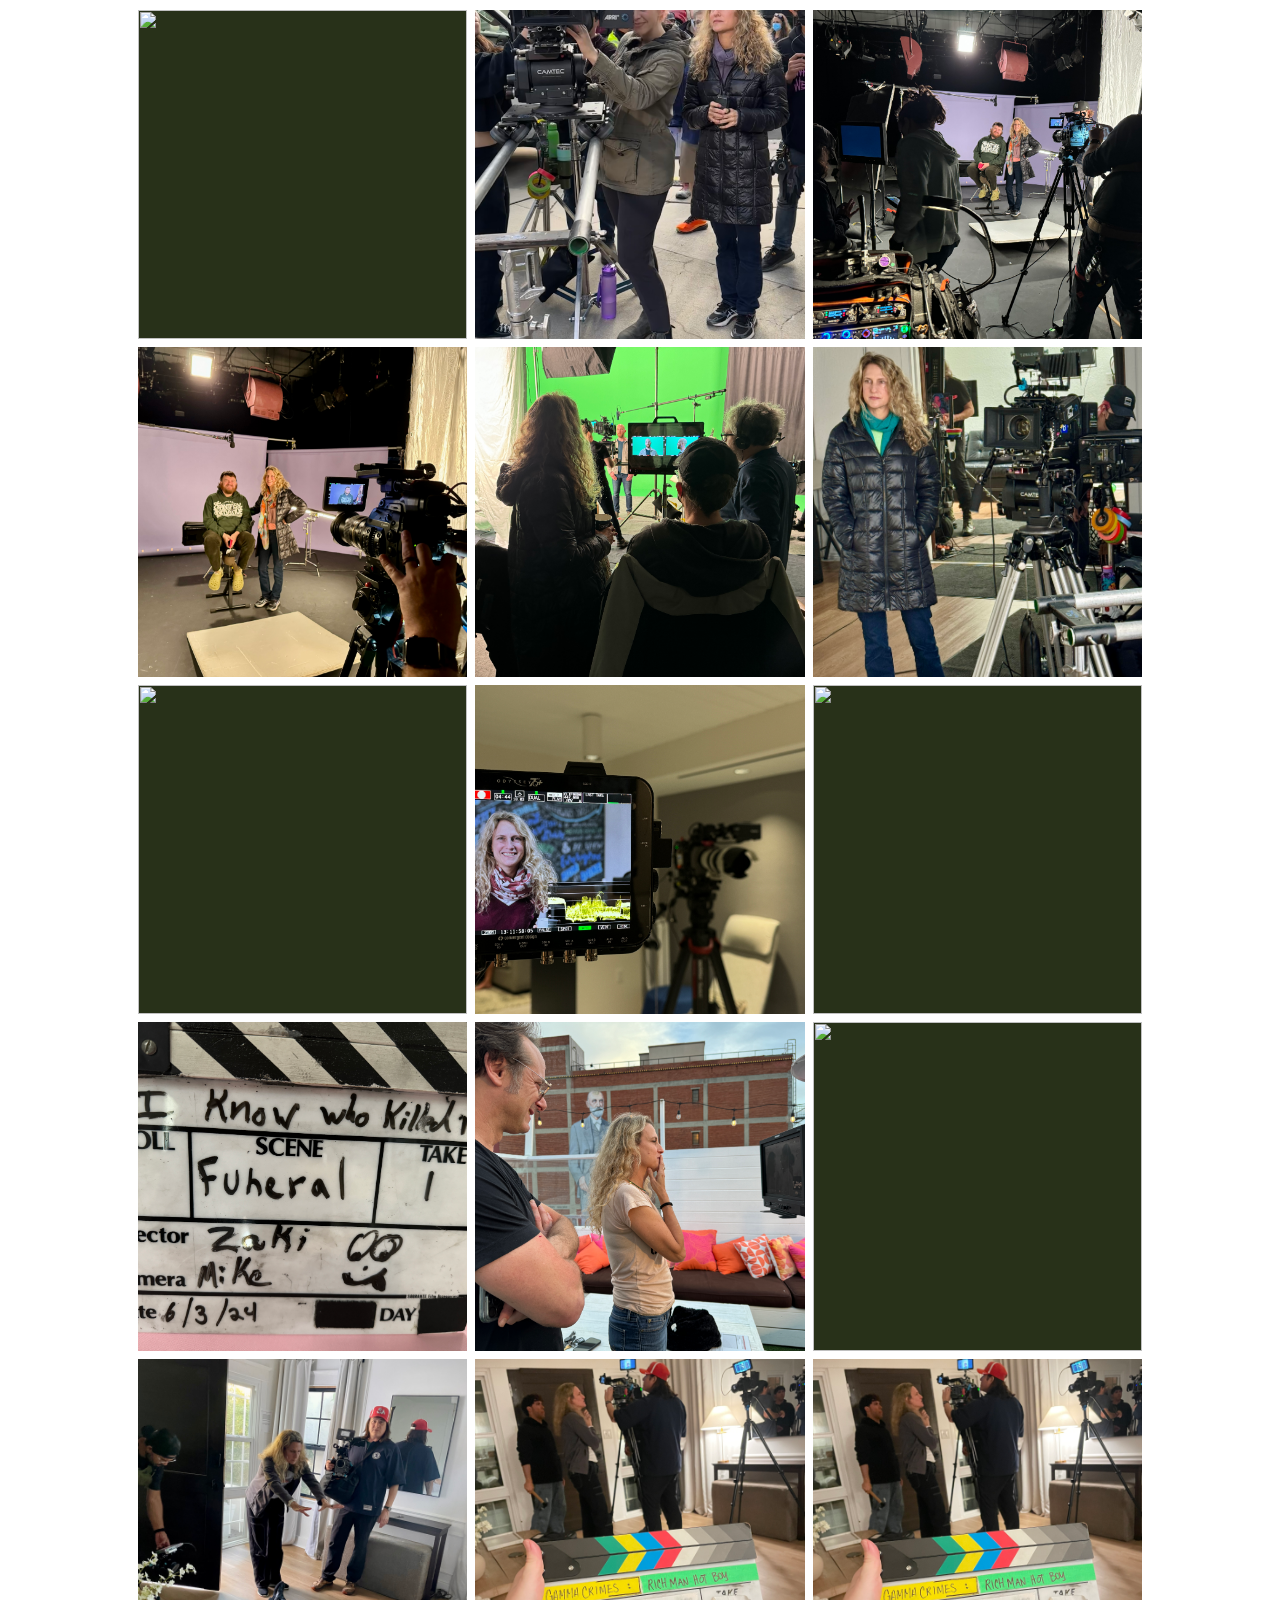
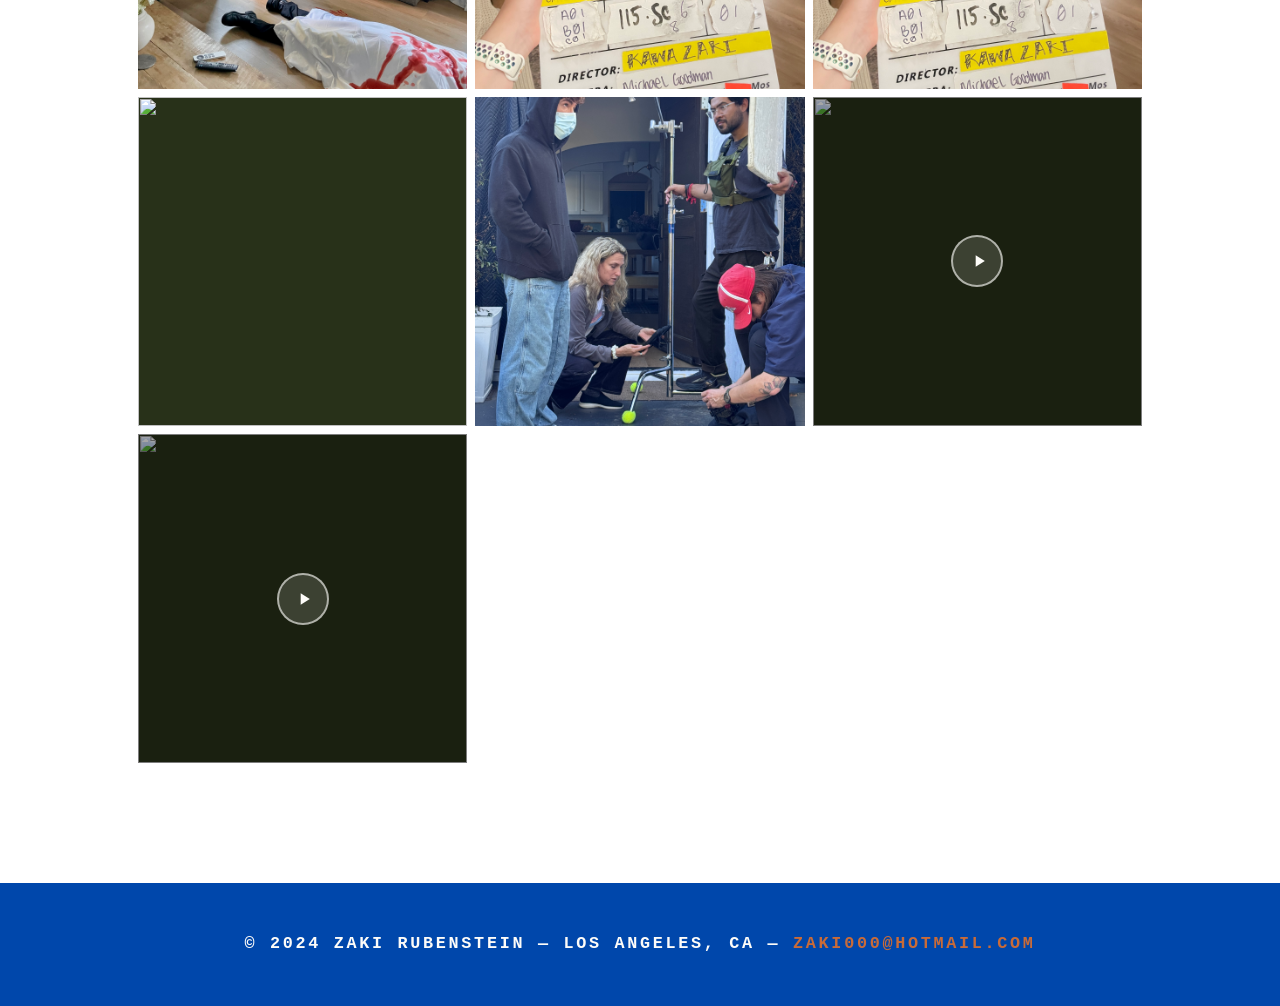
==== commit dcc3b9d6: "Fix gallery videos on bio and contact pages to use Vimeo embeds Replaced local .MOV file references " ====
--- a/bio.html
+++ b/bio.html
@@ -257,14 +257,14 @@
             <img class="gallery-img" src="images/IMG_9127.JPG" alt="" loading="lazy" />
           </div>
 
-          <div class="gallery-item" data-gallery-type="video" data-gallery-src="images/IMG_8264.MOV">
-            <video class="gallery-img" src="images/IMG_8264.MOV" preload="metadata" muted playsinline></video>
+          <div class="gallery-item" data-gallery-type="vimeo" data-gallery-id="1177140803">
+            <img class="gallery-img" src="https://i.vimeocdn.com/video/2138394997-dec138c79d845d9251df9d819e3992d9030897def8effcac06cd146a0eeb72c8-d_1280?region=us" alt="" loading="lazy" />
             <div class="gallery-play-overlay">
               <div class="gallery-play-icon"><svg viewBox="0 0 24 24"><path d="M8 5v14l11-7z"/></svg></div>
             </div>
           </div>
-          <div class="gallery-item" data-gallery-type="video" data-gallery-src="images/IMG_8964.MOV">
-            <video class="gallery-img" src="images/IMG_8964.MOV" preload="metadata" muted playsinline></video>
+          <div class="gallery-item" data-gallery-type="vimeo" data-gallery-id="1177140839">
+            <img class="gallery-img" src="https://i.vimeocdn.com/video/2138395123-a50245f8c11d5a4d76dbdc7195c10f574c06a492cf289502b0e0ca946550af09-d_1280?region=us" alt="" loading="lazy" />
             <div class="gallery-play-overlay">
               <div class="gallery-play-icon"><svg viewBox="0 0 24 24"><path d="M8 5v14l11-7z"/></svg></div>
             </div>
@@ -303,8 +303,9 @@
           var src = item.dataset.gallerySrc;
           if (type === 'image') {
             gc.innerHTML = '<img src="' + src + '" alt="" />';
-          } else if (type === 'video') {
-            gc.innerHTML = '<div class="gallery-video-wrapper"><video src="' + src + '" controls autoplay playsinline></video></div>';
+          } else if (type === 'vimeo') {
+            var id = item.dataset.galleryId;
+            gc.innerHTML = '<div class="gallery-video-wrapper"><iframe src="https://player.vimeo.com/video/' + id + '?autoplay=1&title=0&byline=0&portrait=0" allow="autoplay; fullscreen; picture-in-picture" allowfullscreen></iframe></div>';
           }
           gd.showModal();
         });
